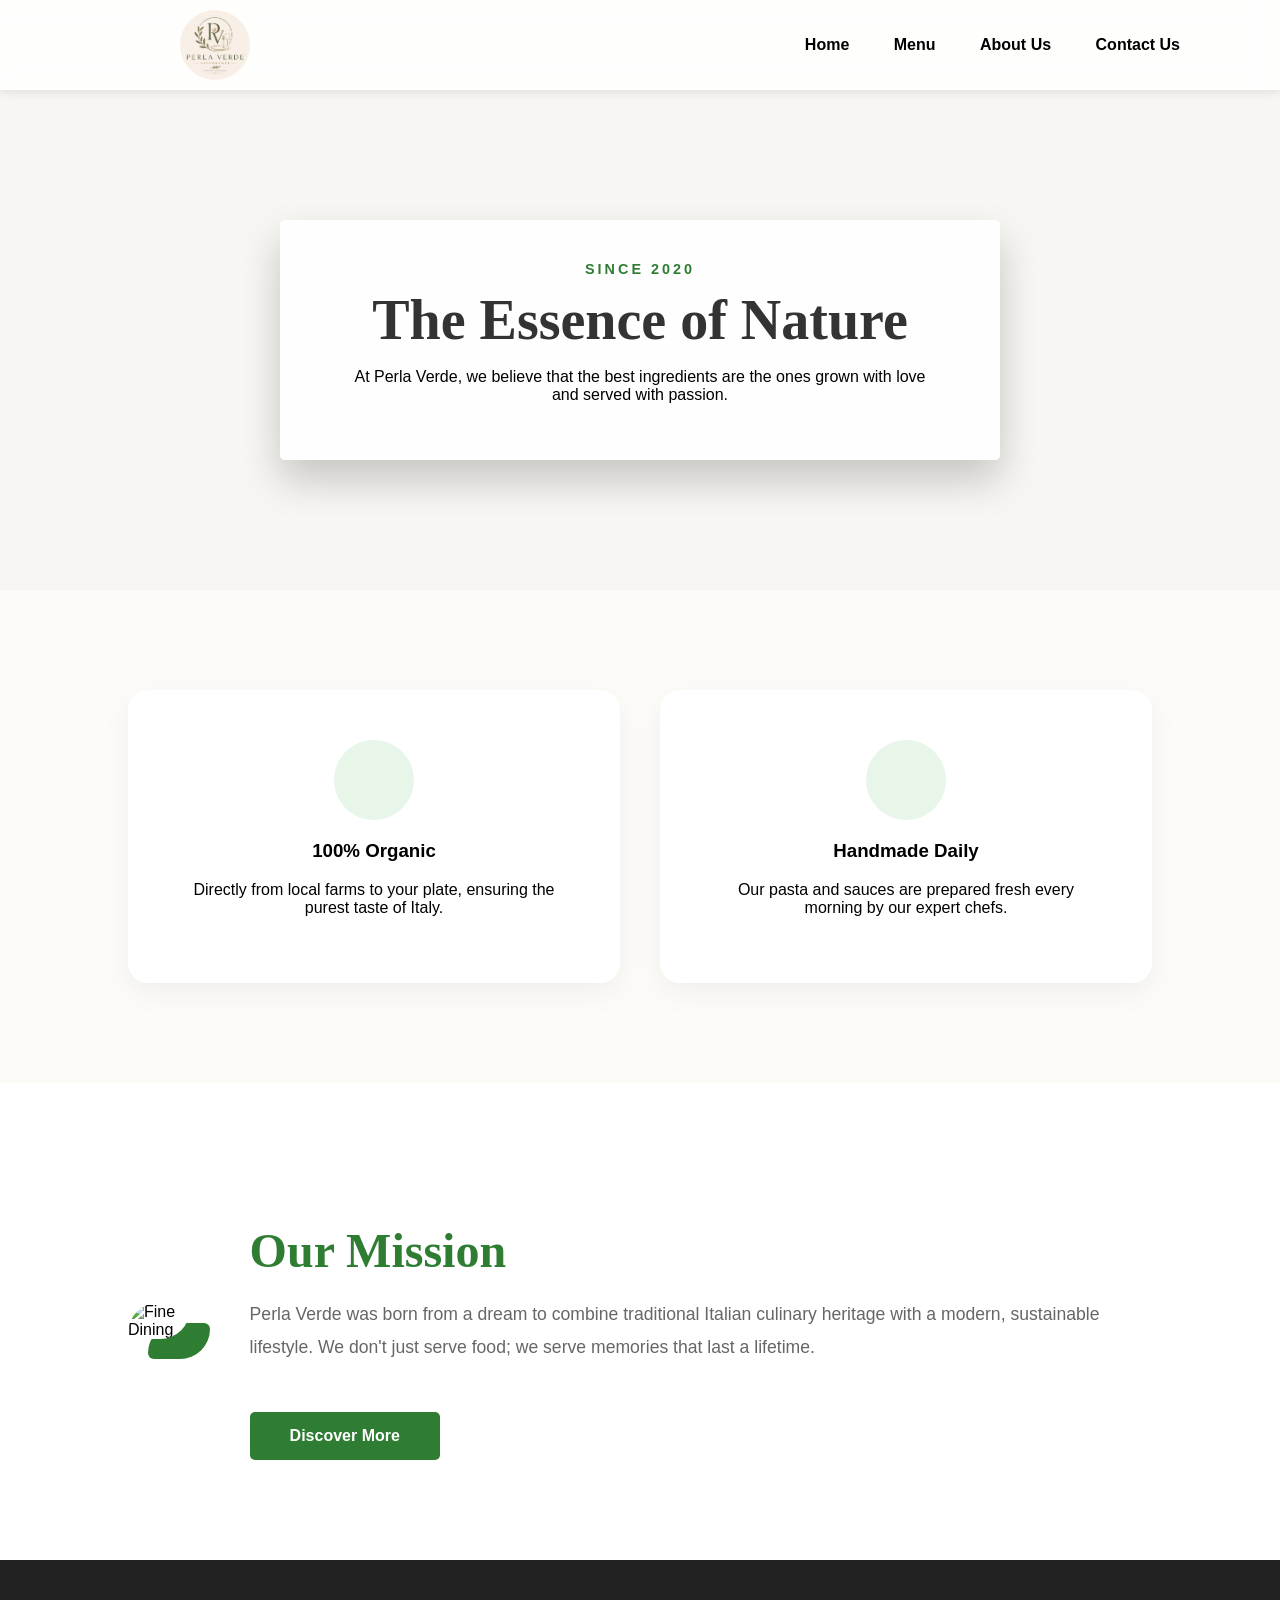
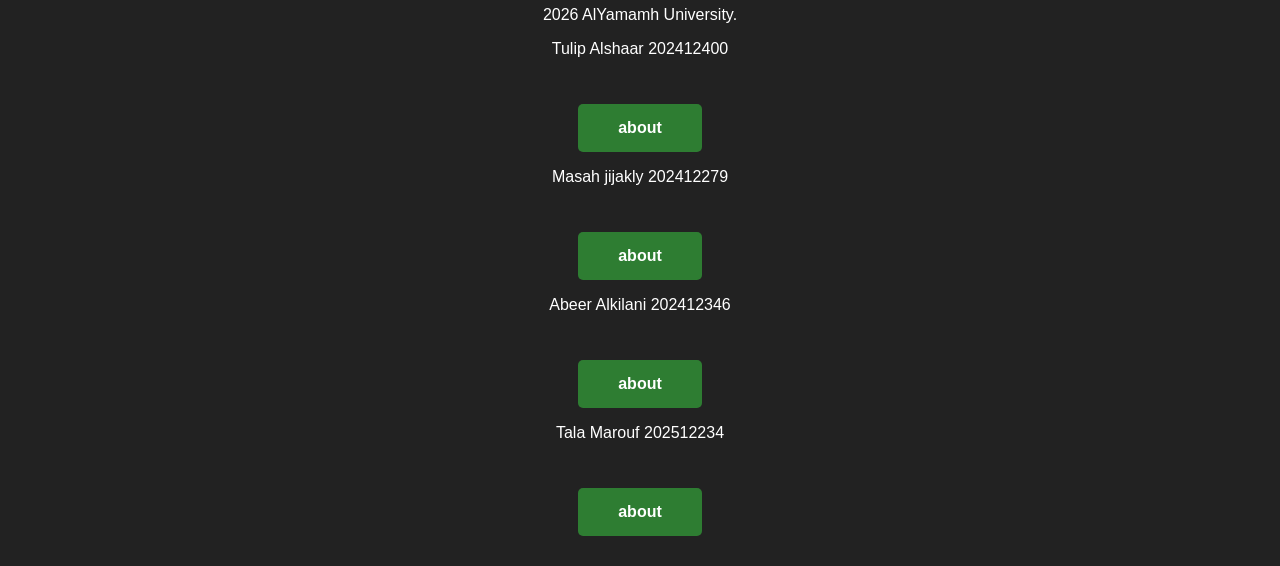
==== About-us.html @ 90094a0f "Update About-us.html" ====
<!DOCTYPE html>
<html lang="en">
<head>
    <meta charset="UTF-8">
    <meta name="viewport" content="width=device-width, initial-scale=1.0">
    <title>About Perla Verde - Special Edition</title>
    <link rel="stylesheet" href="style.css">
    
</head>
<body>

    <nav class="navbar">
        <div id="navbar">
            <img src="Pirla_Logo.jpeg" alt="Logo">
        </div>
        <div class="nav-links">
            <a href="index.html">Home</a>
            <a href="menu.html">Menu</a>
            <a href="About-us.html" class="active">About Us</a>
            <a href="countac.html">Contact Us</a>
        </div>
    </nav>

    <header class="about-special-hero">
        <div class="hero-overlay-content animate-me from-left">
            <span class="tagline">Since 2020</span>
            <h1>The Essence of Nature</h1>
            <p>At Perla Verde, we believe that the best ingredients are the ones grown with love and served with passion.</p>
        </div>
    </header>

    <section class="about-values">
        <div class="values-grid">
            <div class="value-item animate-me from-left">
                <div class="icon-circle"><i class="fas fa-leaf"></i></div>
                <h3>100% Organic</h3>
                <p>Directly from local farms to your plate, ensuring the purest taste of Italy.</p>
            </div>
            <div class="value-item animate-me from-right">
                <div class="icon-circle"><i class="fas fa-utensils"></i></div>
                <h3>Handmade Daily</h3>
                <p>Our pasta and sauces are prepared fresh every morning by our expert chefs.</p>
            </div>
        </div>
    </section>

    <section class="special-story-box">
        <div class="story-content-wrapper">
            <div class="story-image animate-me from-left">
                <img src="https://images.unsplash.com/photo-1559339352-11d035aa65de?q=80&w=1974&auto=format&fit=crop" alt="Fine Dining">
            </div>
            <div class="story-info animate-me from-right">
                <h2>Our Mission</h2>
                <p>Perla Verde was born from a dream to combine traditional Italian culinary heritage with a modern, sustainable lifestyle. We don't just serve food; we serve memories that last a lifetime.</p>
                <a href="menu.html" class="special-btn">Discover More</a>
            </div>
        </div>
    </section>

    <footer>
      <p> 2026 AlYamamh University.</p>
        <p> Tulip Alshaar 202412400</p> <a href="about-me.html" class="special-btn"> about </a>  
        <p> Masah jijakly 202412279</p> <a href="about--us.html" class="special-btn"> about </a>
        <p>Abeer Alkilani 202412346</p> <a href="Aboutme.html" class="special-btn"> about </a>
        <p>Tala Marouf  202512234</p>  <a href="aboutme.html" class="special-btn"> about </a>
    </footer>

    <script src="script.js"></script>
</body>
</html>
---- style.css ----
body {
    margin: 0;
    padding: 0;
    box-sizing: border-box;
    font-family: 'Poppins', sans-serif;
    background-color: #f8f6f2;
}

.navbar {
    display: flex;
    justify-content: space-between;
    align-items: center;
    padding: 10px 80px;
    position: sticky;
    top: 0;
    background: rgba(255, 255, 255, 0.85);
    backdrop-filter: blur(12px);
    z-index: 1000;
    box-shadow: 0 2px 10px rgba(0,0,0,0.1);
}

#navbar img {
    max-height: 70px;
    width: auto;
    display: flex;
    margin-left: 100px;
    border-radius: 50%;
    object-fit: contain;
}

.navbar a {
    color: black;
    text-decoration: none;
    padding: 15px 20px;
    font-weight: 600;
    transition: 0.3s;
}

.navbar a:hover {
    color: #2e7d32;
}

.hero {
    height: 60vh;
    display: flex;
    flex-direction: column;
    justify-content: center;
    align-items: center;
    text-align: center;
}

.hero img {
    max-width: 100%;
    height: auto;
    object-fit: cover;
}

.btn {
    display: inline-block;
    padding: 12px 30px;
    border-radius: 5px;
    text-decoration: none;
    transition: 0.3s;
    cursor: pointer;
    font-weight: bold;
}

.btn-primary {
    background-color: #f7eac6;
    color: #333;
    border: none;
}

footer {
    background: #222;
    color: #fff;
    text-align: center;
    padding: 30px;
}
.menu-section {
    padding: 60px 10%;
    text-align: center;
    background-color: #f8f6f2; 
}

.menu-title {
    font-family: 'Playfair Display', serif;
    font-size: 2.5rem;
    color: #2e7d32; 
    margin-bottom: 40px;
}


.menu-grid {
    display: grid;
    grid-template-columns: 1fr 1fr;
    gap: 30px;
    text-align: left;
}


.menu-item {
    display: flex;
    align-items: center;
    background: #fff;
    padding: 20px;
    border-radius: 15px;
    box-shadow: 0 4px 15px rgba(0,0,0,0.03);
    transition: transform 0.3s ease;
}

.menu-item:hover {
    transform: translateY(-5px);
}


.menu-item img {
    width: 90px;
    height: 90px;
    border-radius: 50%;
    object-fit: cover;
    margin-right: 20px;
    border: 3px solid #f7eac6; 
}

.item-info h4 {
    margin: 0;
    font-size: 1.2rem;
    color: #2e7d32;
}

.item-info p {
    margin: 8px 0 0;
    font-size: 0.9rem;
    color: #666;
    line-height: 1.5;
}



.container {
    padding: 60px 10%;
    min-height: 70vh;
}

.contact-content {
    display: flex;
    justify-content: space-between;
    align-items: flex-start;
    gap: 50px;
}


.contact-info {
    flex: 1;
}

.contact-info h3 {
    font-family: 'Playfair Display', serif;
    color: #2e7d32;
    font-size: 2rem;
    margin-bottom: 20px;
}

.contact-info p {
    font-size: 1.1rem;
    margin-bottom: 15px;
    display: flex;
    align-items: center;
    gap: 10px;
}

.contact-info i {
    color: #2e7d32; 
}


.contact-form {
    flex: 1.5;
    background: #fff;
    padding: 30px;
    border-radius: 15px;
    box-shadow: 0 4px 20px rgba(0,0,0,0.05);
}

.contact-form label {
    display: block;
    font-weight: 600;
    margin-bottom: 10px;
    color: #333;
}

.contact-form textarea {
    width: 100%;
    border: 1px solid #ddd;
    border-radius: 10px;
    padding: 15px;
    font-family: inherit;
    margin-bottom: 20px;
    resize: none; 
}


.rating-section {
    margin-bottom: 20px;
}

.stars {
    display: flex;
    gap: 15px;
    align-items: center;
}

.submit-btn {
    background-color: #f7eac6;
    color: #333;
    border: none;
    padding: 12px 40px;
    font-weight: bold;
    border-radius: 30px;
    cursor: pointer;
    transition: 0.3s;
}

.submit-btn:hover {
    background-color: #f0e3c0;
    transform: scale(1.05);
}

.container {
    padding: 60px 10%;
    min-height: 70vh;
}

.contact-content {
    display: flex;
    justify-content: space-between;
    align-items: flex-start;
    gap: 50px;
}


.contact-info {
    flex: 1;
}

.contact-info h3 {
    font-family: 'Playfair Display', serif;
    color: #2e7d32;
    font-size: 2rem;
    margin-bottom: 20px;
}

.contact-info p {
    font-size: 1.1rem;
    margin-bottom: 15px;
    display: flex;
    align-items: center;
    gap: 10px;
}

.contact-info i {
    color: #2e7d32; 
}


.contact-form {
    flex: 1.5;
    background: #fff;
    padding: 30px;
    border-radius: 15px;
    box-shadow: 0 4px 20px rgba(0,0,0,0.05);
}

.contact-form label {
    display: block;
    font-weight: 600;
    margin-bottom: 10px;
    color: #333;
}

.contact-form textarea {
    width: 100%;
    border: 1px solid #ddd;
    border-radius: 10px;
    padding: 15px;
    font-family: inherit;
    margin-bottom: 20px;
    resize: none; 
}


.rating-section {
    margin-bottom: 20px;
}

.stars {
    display: flex;
    gap: 15px;
    align-items: center;
}


.submit-btn {
    background-color: #f7eac6;
    color: #333;
    border: none;
    padding: 12px 40px;
    font-weight: bold;
    border-radius: 30px;
    cursor: pointer;
    transition: 0.3s;
}

.submit-btn:hover {
    background-color: #f0e3c0;
    transform: scale(1.05);
}
.about-section{
    margin: 0;
    padding: 0;
    box-sizing: border-box;
}

body {
    font-family: 'Poppins', sans-serif;
    background-color: #f8f6f2; 
    overflow-x: hidden;
}


.main-home {
    width: 100%;
    min-height: 100vh; 
    display: flex;
    justify-content: center;
    align-items: center;
    text-align: center;
    padding: 20px;
}

.content-box {
    max-width: 700px;
}


.large-logo {
    width: 250px;
    height: auto;
    margin-bottom: 25px;
    border-radius: 15px;
    box-shadow: 0 4px 15px rgba(0,0,0,0.1);
}

.main-home h1 {
    font-family: 'Playfair Display', serif;
    font-size: 3.5rem;
    color: #2e7d32; 
    margin-bottom: 15px;
}

.main-home p {
    font-size: 1.2rem;
    color: #555;
    line-height: 1.6;
    margin-bottom: 30px;
}


.btn {
    display: inline-block;
    background-color: #2e7d32;
    color: white;
    padding: 14px 40px;
    text-decoration: none;
    font-weight: 600;
    border-radius: 50px;
    transition: all 0.3s ease;
}

.btn:hover {
    background-color: #1b5e20;
    transform: translateY(-3px);
    box-shadow: 0 5px 15px rgba(46, 125, 50, 0.3);
}


.reveal {
    opacity: 0;
    transform: translateY(30px);
    transition: all 0.8s ease-out;
}

.reveal.active {
    opacity: 1;
    transform: translateY(0);
}
.about-section {
    padding: 80px 10%;
    background-color: #f8f6f2;
    text-align: center;
}

.about-header {
    margin-bottom: 60px;
}

.about-header h1 {
    font-family: 'Playfair Display', serif;
    font-size: 3.5rem;
    color: #2e7d32;
    margin-bottom: 15px;
}

.about-header p {
    font-size: 1.2rem;
    color: #555;
    max-width: 700px;
    margin: 0 auto;
}


.about-grid {
    display: grid;
    grid-template-columns: 1fr 1fr;
    gap: 50px;
    align-items: center;
    text-align: left;
}

.about-content h2 {
    font-family: 'Playfair Display', serif;
    font-size: 2.2rem;
    color: #2e7d32;
    margin-bottom: 20px;
}

.about-content p {
    font-size: 1.1rem;
    color: #444;
    line-height: 1.8;
}


.about-img-box img {
    width: 100%;
    height: auto;
    border-radius: 30px;
    box-shadow: 0 15px 35px rgba(0,0,0,0.1);
    transition: transform 0.3s ease;
}

.about-img-box img:hover {
    transform: scale(1.02);
}

/* --- Special About Us Theme --- */
.about-special-hero {
    height: 500px;
    background: ('https://www.bing.com/th/id/OIP.JGdd4oLSRwffuwRqXfqYtAHaE8?w=193&h=135&c=8&rs=1&qlt=90&o=6&dpr=2&pid=3.1&rm=2') center/cover no-repeat;
    display: flex;
    align-items: center;
    justify-content: center;
    position: relative;
}

.hero-overlay-content {
    background: rgba(255, 255, 255, 0.9); 
    padding: 40px 60px;
    text-align: center;
    border-radius: 5px;
    max-width: 600px;
    box-shadow: 0 20px 40px rgba(0,0,0,0.2);
}

.tagline {
    color: #2e7d32;
    font-weight: 700;
    letter-spacing: 3px;
    text-transform: uppercase;
    font-size: 0.9rem;
}

.hero-overlay-content h1 {
    font-family: 'Playfair Display', serif;
    font-size: 3.5rem;
    color: #333;
    margin: 10px 0;
}

/* Values Grid */
.about-values {
    padding: 100px 10%;
    background-color: #fcfbf8;
}

.values-grid {
    display: grid;
    grid-template-columns: 1fr 1fr;
    gap: 40px;
}

.value-item {
    background: white;
    padding: 50px;
    text-align: center;
    border-radius: 20px;
    box-shadow: 0 10px 30px rgba(0,0,0,0.05);
    transition: 0.3s;
}

.value-item:hover {
    transform: translateY(-10px);
}

.icon-circle {
    width: 80px;
    height: 80px;
    background: #e8f5e9;
    color: #2e7d32;
    border-radius: 50%;
    display: flex;
    align-items: center;
    justify-content: center;
    font-size: 2rem;
    margin: 0 auto 20px;
}

/* Story Section */
.special-story-box {
    padding: 100px 10%;
    background: white;
}

.story-content-wrapper {
    display: flex;
    align-items: center;
    gap: 60px;
}

.story-image img {
    width: 100%;
    max-width: 500px;
    border-radius: 100px 20px 100px 20px; 
    box-shadow: 20px 20px 0px #2e7d32; 
}

.story-info h2 {
    font-family: 'Playfair Display', serif;
    font-size: 3rem;
    color: #2e7d32;
    margin-bottom: 20px;
}

.story-info p {
    font-size: 1.1rem;
    line-height: 1.9;
    color: #666;
}

/* Special Button */
.special-btn {
    display: inline-block;
    margin-top: 30px;
    padding: 15px 40px;
    background: #2e7d32;
    color: white;
    text-decoration: none;
    border-radius: 5px;
    font-weight: 600;
    transition: 0.3s;
}

.special-btn:hover {
    background: #1b5e20;
    letter-spacing: 1px;
}
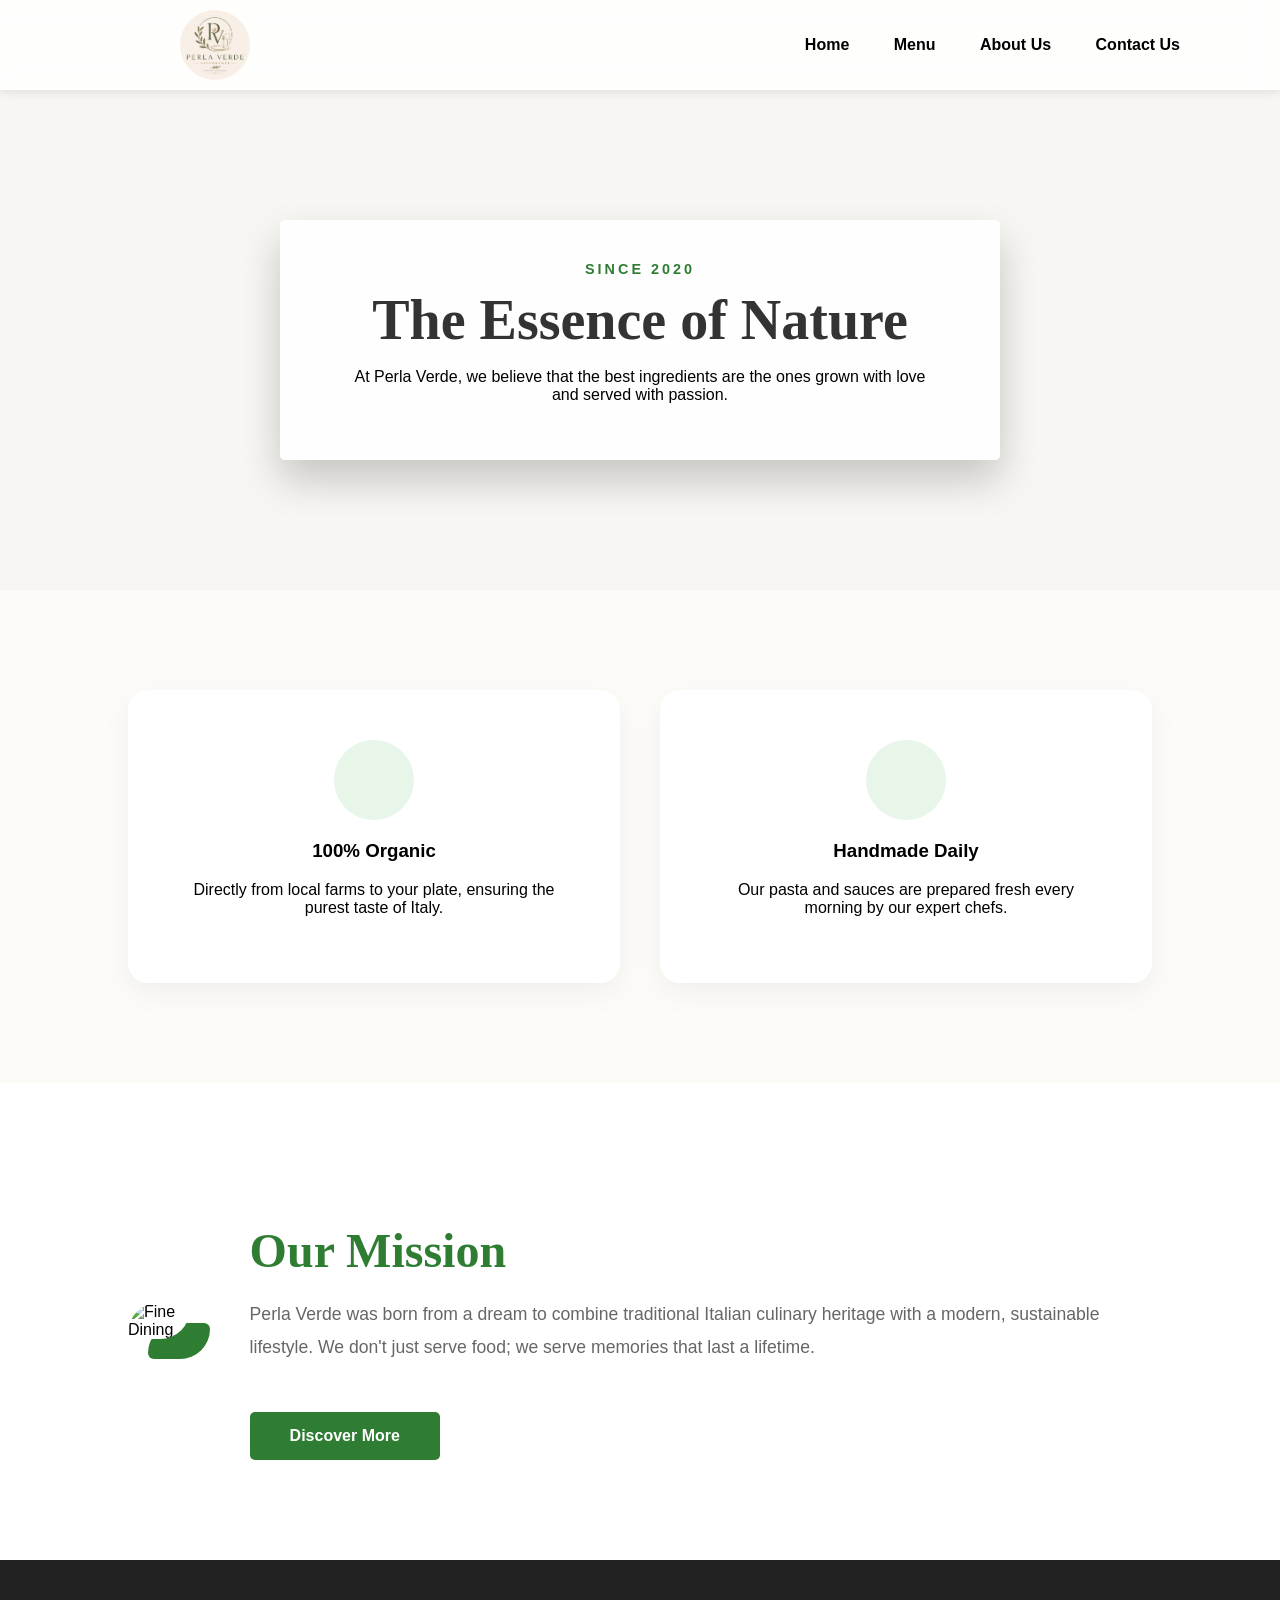
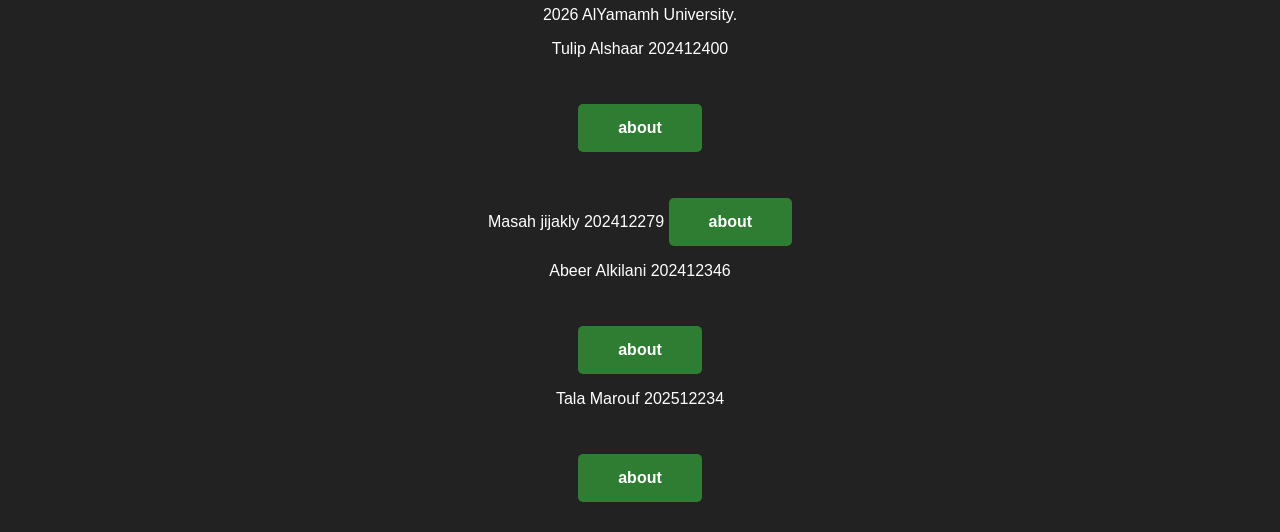
==== commit ec834798: "Update About-us.html" ====
--- a/About-us.html
+++ b/About-us.html
@@ -60,7 +60,7 @@
     <footer>
       <p> 2026 AlYamamh University.</p>
         <p> Tulip Alshaar 202412400</p> <a href="about-me.html" class="special-btn"> about </a>  
-        <p> Masah jijakly 202412279</p> <a href="about--us.html" class="special-btn"> about </a>
+        <p> Masah jijakly 202412279 <a href="L01_masah_YourId (1) (2) (1).html" class="special-btn"> about </a> </p>
         <p>Abeer Alkilani 202412346</p> <a href="Aboutme.html" class="special-btn"> about </a>
         <p>Tala Marouf  202512234</p>  <a href="aboutme.html" class="special-btn"> about </a>
     </footer>
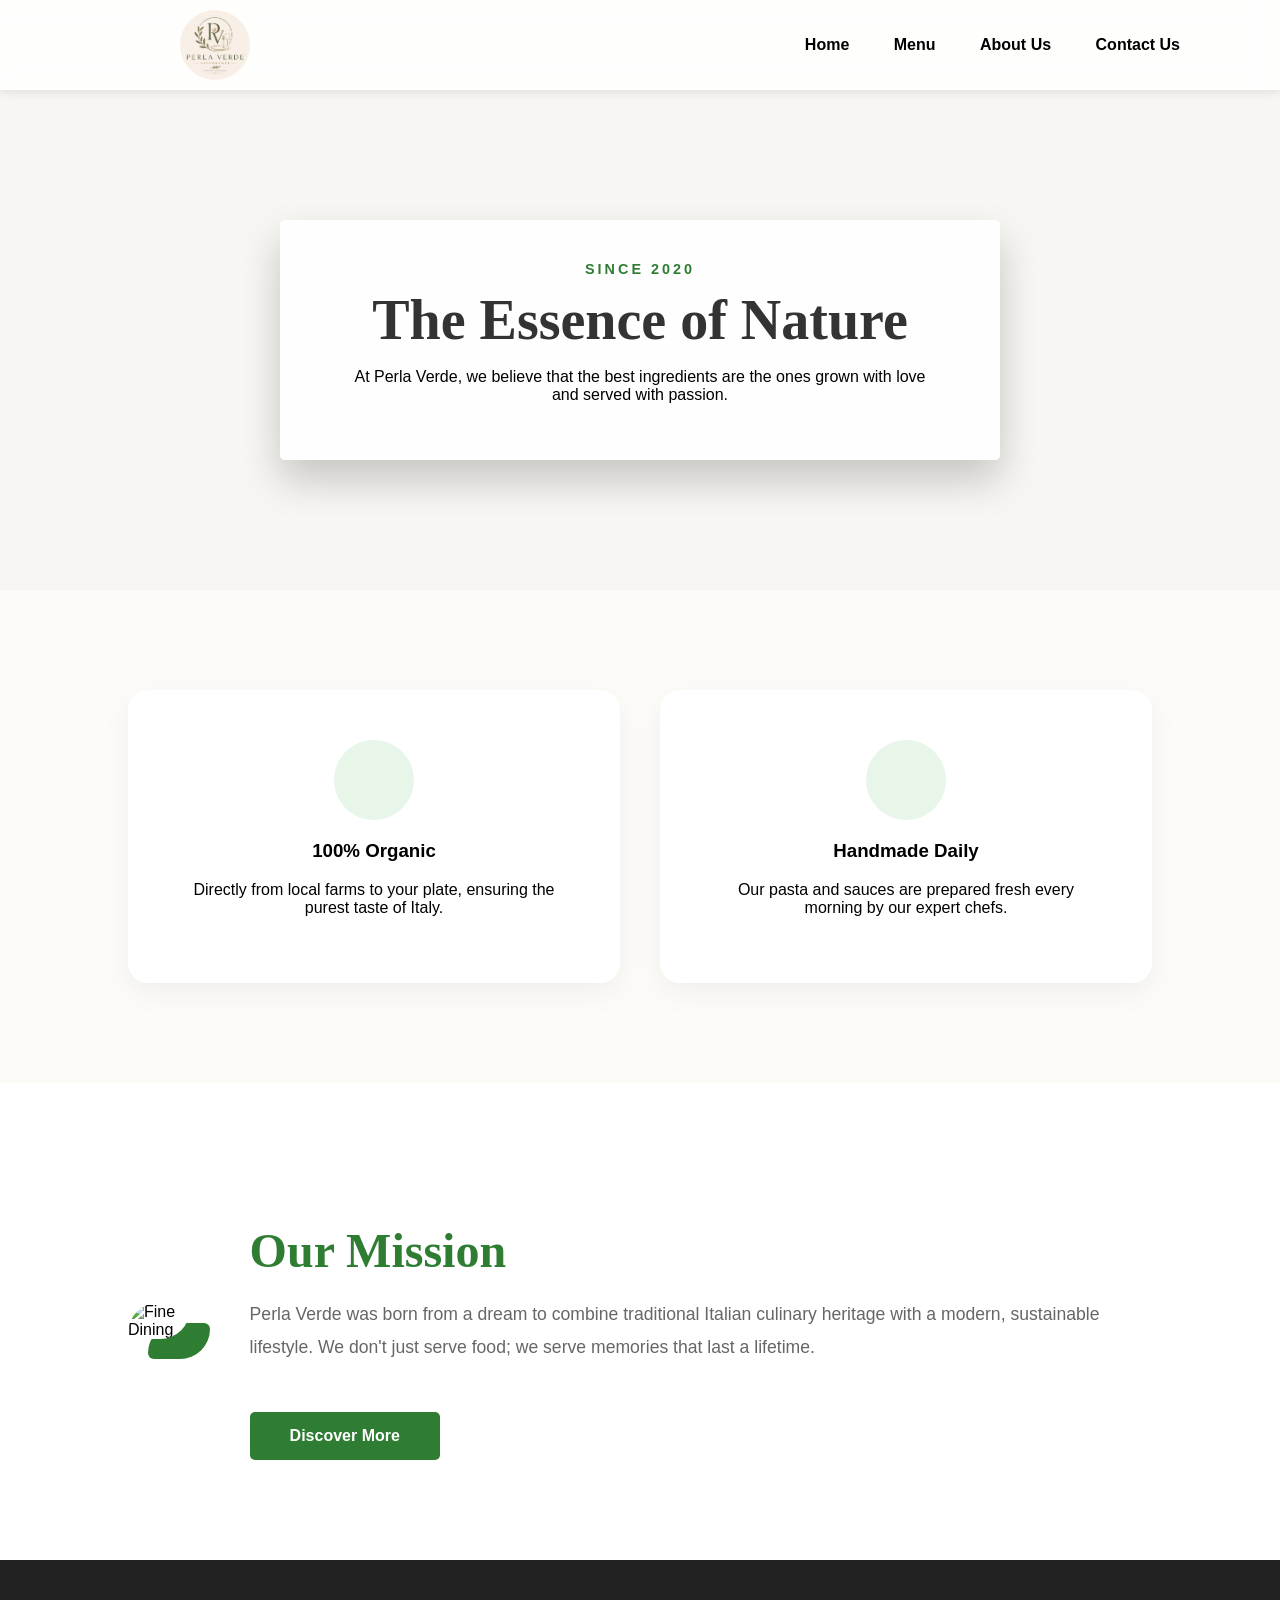
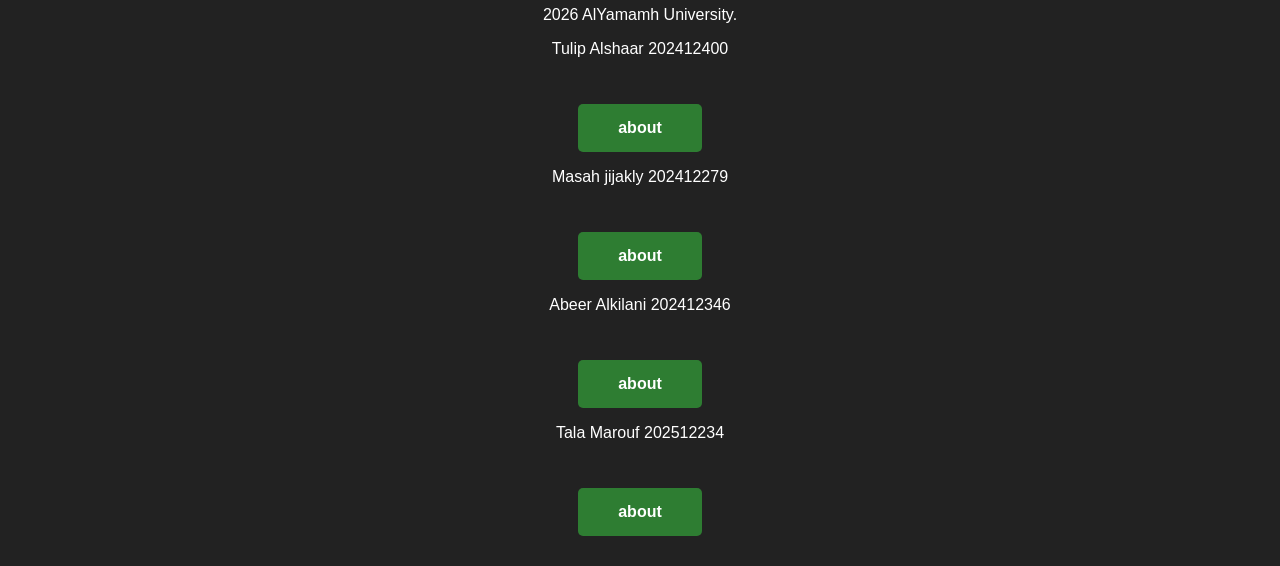
==== commit 75ed06e4: "Update About-us.html" ====
--- a/About-us.html
+++ b/About-us.html
@@ -60,7 +60,7 @@
     <footer>
       <p> 2026 AlYamamh University.</p>
         <p> Tulip Alshaar 202412400</p> <a href="about-me.html" class="special-btn"> about </a>  
-        <p> Masah jijakly 202412279 <a href="L01_masah_YourId (1) (2) (1).html" class="special-btn"> about </a> </p>
+        <p> Masah jijakly 202412279</p> <a href="L01_masah_YourId (1) (2) (3).htm" class="special-btn"> about </a> 
         <p>Abeer Alkilani 202412346</p> <a href="Aboutme.html" class="special-btn"> about </a>
         <p>Tala Marouf  202512234</p>  <a href="aboutme.html" class="special-btn"> about </a>
     </footer>
